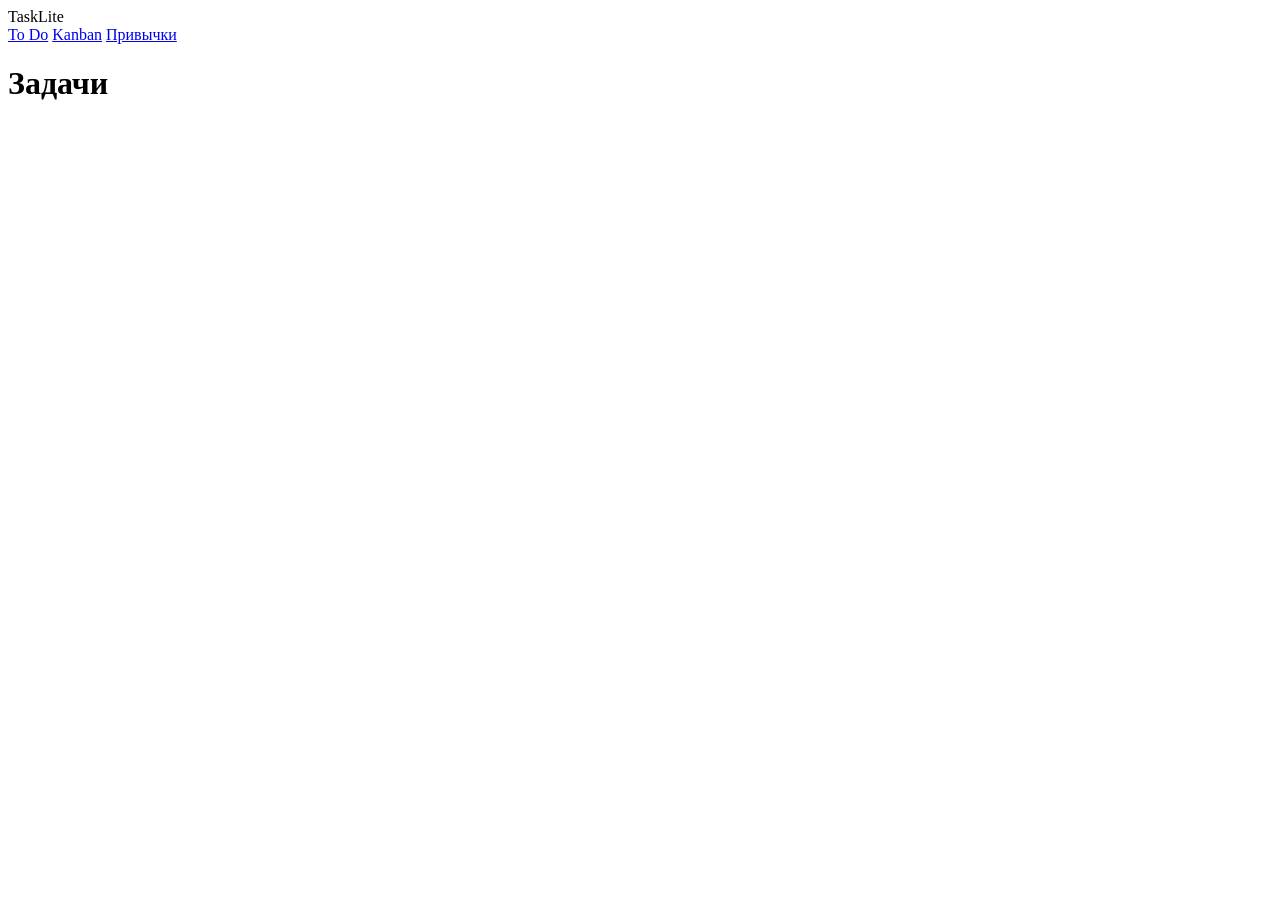
==== index.html @ bbf5ee40 "feat: init project with base structure" ====
<!doctype html>
<html lang="ru">
    <head>
        <meta charset="utf-8" />
        <meta name="viewport" content="width=device-width, initial-scale=1"/>
        <title>TaskLite — To Do</title>
        <link rel="stylesheet" href="css/style.css"/>
    </head>
    <body class="todo">
        <header class="header">
            <div class="container header__container">
                <div class="header__title">TaskLite</div>
                <nav class="tabs">
                    <a href="index.html" class="tab active">To Do</a>
                    <a href="kanban.html" class="tab">Kanban</a>
                    <a href="habits.html" class="tab">Привычки</a>
                </nav>
            </div>
        </header>
        <main class="container">
            <h1 class="page-title">Задачи</h1>
        </main>
    </body>
</html>
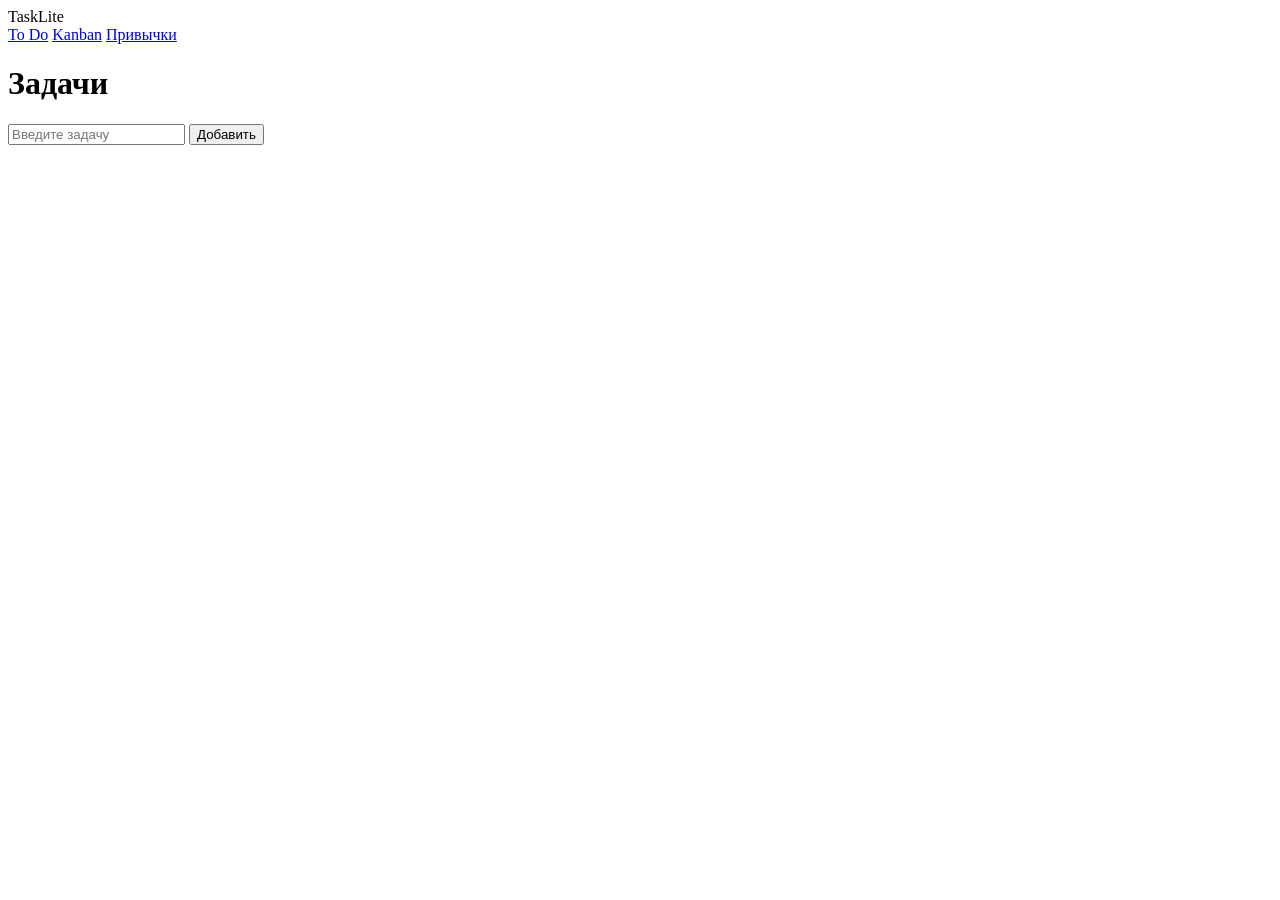
==== commit d6fca96f: "feat(todo): добавить форму добавления задачи" ====
--- a/index.html
+++ b/index.html
@@ -19,6 +19,10 @@
         </header>
         <main class="container">
             <h1 class="page-title">Задачи</h1>
+            <div class="form-add">
+                <input class="form-add__input" type="text" placeholder="Введите задачу" />
+                <button class="form-add__button" type="button">Добавить</button>
+            </div>
         </main>
     </body>
 </html>
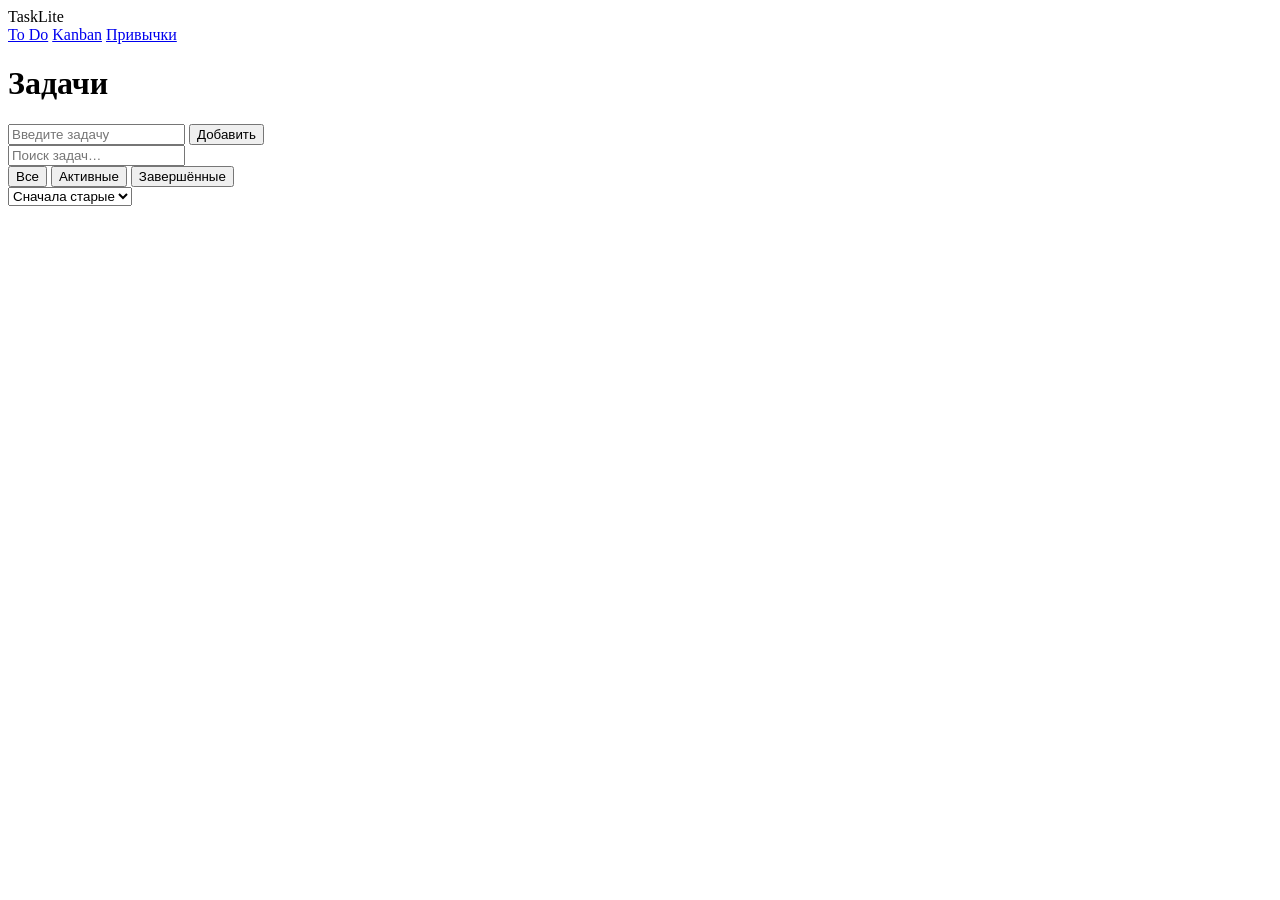
==== commit 327ee686: "feat(todo): добавить панель поиска/фильтров/сортировки" ====
--- a/index.html
+++ b/index.html
@@ -22,6 +22,18 @@
             <div class="form-add">
                 <input class="form-add__input" type="text" placeholder="Введите задачу" />
                 <button class="form-add__button" type="button">Добавить</button>
+                <div class="toolbar">
+                    <input class="toolbar__search" type="text" placeholder="Поиск задач…" />
+                    <div class="tabs toolbar__tabs">
+                        <button class="tabs__item tabs__item--active" type="button">Все</button>
+                        <button class="tabs__item" type="button">Активные</button>
+                        <button class="tabs__item" type="button">Завершённые</button>
+                    </div>
+                    <select class="toolbar__sort">
+                        <option selected>Сначала старые</option>
+                        <option>Сначала новые</option>
+                    </select>
+                </div>
             </div>
         </main>
     </body>
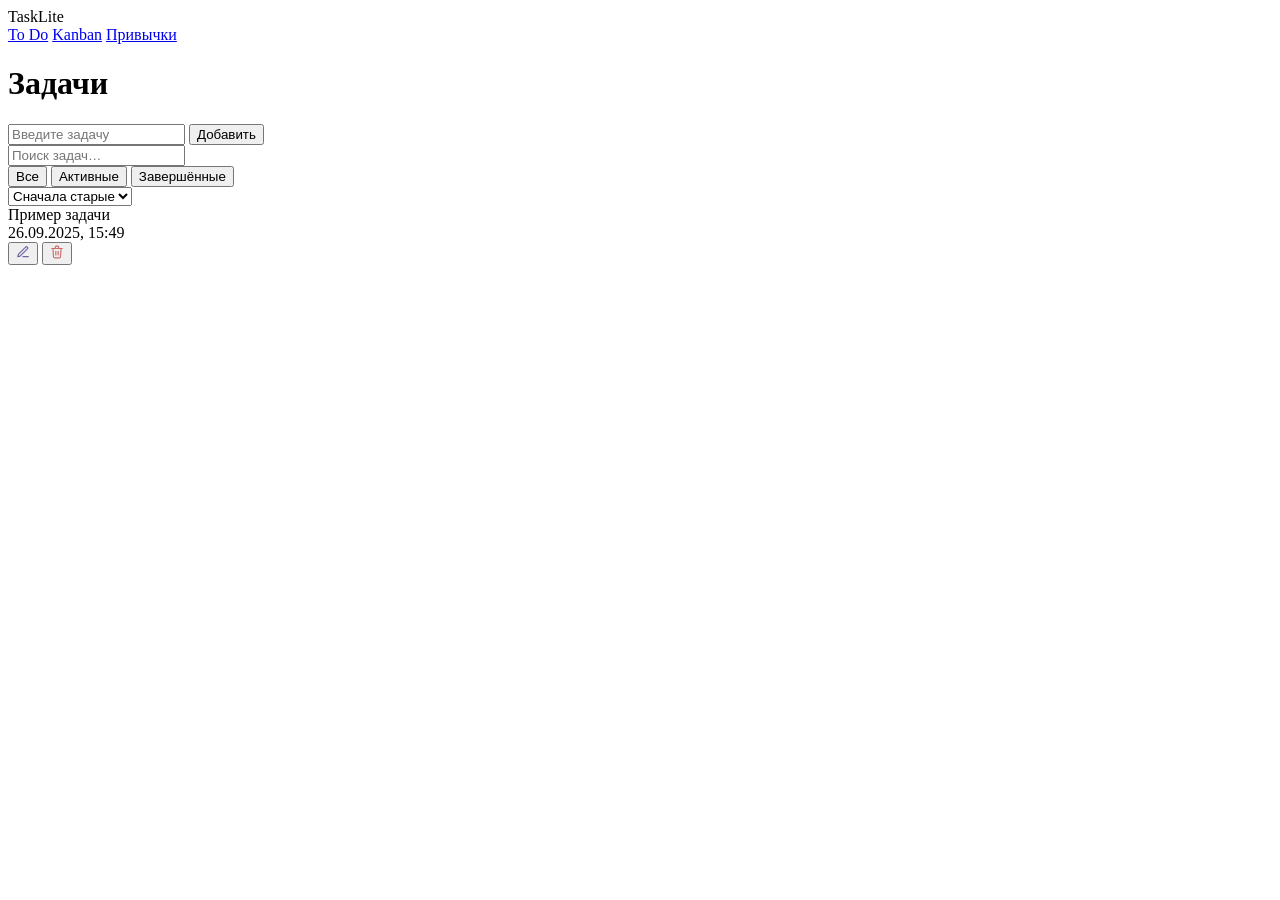
==== commit b9abe786: "feat(todo): добавить шаблон карточки задачи" ====
--- a/index.html
+++ b/index.html
@@ -35,6 +35,20 @@
                     </select>
                 </div>
             </div>
+            <div class="task">
+                <div class="task__content">
+                    <div class="task__title">Пример задачи</div>
+                    <div class="task__meta">26.09.2025, 15:49</div>
+                </div>
+                <div class="task__actions">
+                    <button class="task__action task__action--edit">
+                        <svg class="task__icon" viewBox="0 0 24 24" width="14" height="14" fill="none" stroke="#6f64a3" stroke-width="2" stroke-linecap="round" stroke-linejoin="round"><path d="M12 20h9" /><path d="M16.5 3.5a2.121 2.121 0 0 1 3 3L7 19l-4 1 1-4L16.5 3.5z" /></svg>
+                    </button>
+                    <button class="task__action task__action--delete">
+                        <svg class="task__icon" viewBox="0 0 24 24" width="14" height="14" fill="none" stroke="#cb6e6e" stroke-width="2" stroke-linecap="round" stroke-linejoin="round"><polyline points="3 6 5 6 21 6" /><path d="M19 6l-1 14a2 2 0 0 1-2 2H8a2 2 0 0 1-2-2L5 6" /><path d="M10 11v6" /><path d="M14 11v6" /><path d="M9 6V4a2 2 0 0 1 2-2h2a2 2 0 0 1 2 2v2" /></svg>
+                    </button>
+                </div>
+            </div>
         </main>
     </body>
 </html>
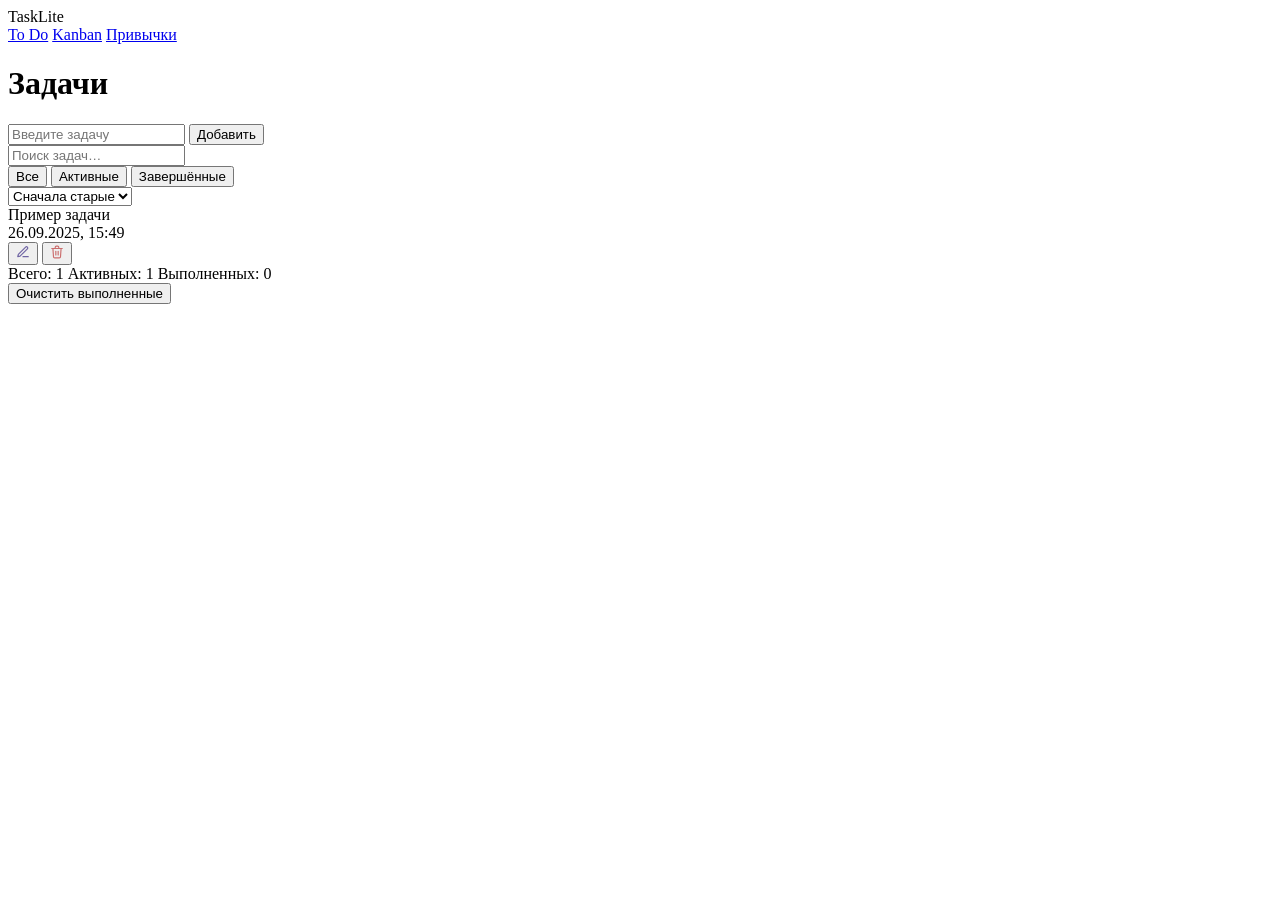
==== commit 4eab7dfe: "feat(todo): добавить нижнюю панель со счётчиками и очисткой" ====
--- a/index.html
+++ b/index.html
@@ -50,5 +50,19 @@
                 </div>
             </div>
         </main>
+        <footer class="footer">
+            <div class="footer__container">
+                <div class="footer-controls">
+                    <div class="footer-controls__counters">
+                        <span>Всего: 1</span>
+                        <span>Активных: 1</span>
+                        <span>Выполненных: 0</span>
+                    </div>
+                    <button class="button button--clear footer-controls__clear" type="button">
+                        Очистить выполненные
+                    </button>
+                </div>
+            </div>
+        </footer>
     </body>
-</html>
+</html>
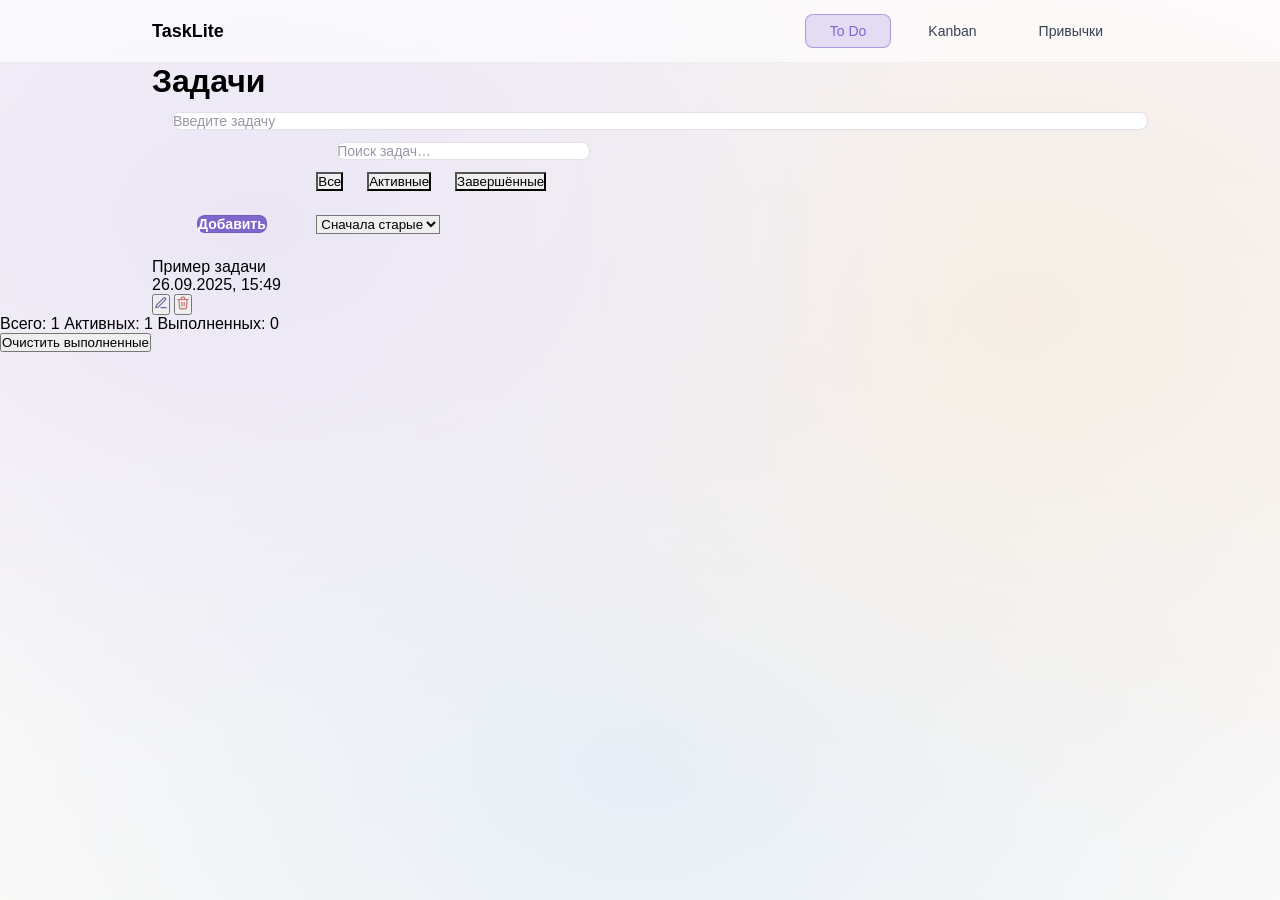
==== commit 0dd2d36a: "feat(js): условия и логические проверки для задач" ====
--- a/index.html
+++ b/index.html
@@ -64,5 +64,6 @@
                 </div>
             </div>
         </footer>
+        <script src="js/task.js"></script>
     </body>
 </html>
--- a/css/style.css
+++ b/css/style.css
@@ -0,0 +1,120 @@
+/* ===== Сброс стилей ===== */
+* {
+    box-sizing: border-box;
+    margin: 0;
+    padding: 0;
+}
+ul,
+ol {
+    list-style: none;
+}
+a {
+    text-decoration: none;
+    color: inherit;
+}
+img {
+    max-width: 100%;
+    height: auto;
+    display: block;
+}
+
+/* ===== БАЗА: контейнеры, типографика ===== */
+* { box-sizing: border-box; }
+html, body {
+  margin: 0;
+  font-family: "Inter", sans-serif;
+  height: 100%;
+}
+.container {
+  max-width: 1024px;
+  margin: 0 auto;
+  padding: 0 24px;
+}
+
+.form-add * {
+    display: inline-block;
+    background-position: center;
+    margin-bottom: 12px;
+    margin-right: 12px;
+}
+
+.form-add input {
+    width: 100%;
+    margin-right: 20px;
+    margin-left: 20px;
+    margin-bottom: 12px;
+    font-size: 14px;
+    border: 1px solid rgba(30, 10, 60, 0.12);
+    border-radius: 8px;
+    background-color: white;
+    -webkit-text-fill-color: #9b96a6;
+}
+.form-add .form-add__input {
+    margin-top: 12px;
+}
+
+.form-add .form-add__button {
+    margin-left: 45px;
+    margin-right: 45px;
+    font-size: 14px;
+    border: 1px solid rgba(30, 10, 60, 0.12);
+    border-radius: 8px;
+    font-weight: 600;
+    background-color: #7e66cd;
+    -webkit-text-fill-color: white;
+    cursor: pointer;
+}
+
+/* Шапка */
+.header {
+  position: sticky;
+  top: 0;
+  z-index: 10;
+  border-bottom: 1px solid rgba(0, 0, 0, .05);
+  background: rgba(255, 255, 255, .65);
+}
+
+.header__container {
+  display: flex;
+  align-items: center;
+  justify-content: space-between;
+  padding-top: 14px;
+  padding-bottom: 14px;
+}
+
+.header__title {
+  font-size: 18px;
+  font-weight: 700;
+}
+
+.tabs {
+  display: flex;
+  gap: 12px;
+}
+
+.tab {
+  text-decoration: none;
+  background-color: transparent;
+  border: 1px solid transparent;
+  border-radius: 8px;
+  padding: 8px 24px;
+  font-size: 14px;
+  font-weight: 500;
+  color: #374151;
+  cursor: pointer;
+}
+
+.todo .tab.active {
+ background: #e3ddf4;
+ border: 1px solid rgba(126, 102, 205, 0.55);
+ color: #7e66cd;
+}
+
+.todo {
+  background:
+    radial-gradient(1200px 900px at 20% 25%, #ebe6f5 0%, transparent 60%),
+    radial-gradient(1200px 900px at 80% 35%, #f6eee4 0%, transparent 60%),
+    radial-gradient(1200px 900px at 50% 85%, #e6eef6 0%, transparent 60%),
+    linear-gradient(#f6f3f9, #fbfaf8);
+  background-attachment: fixed;
+}
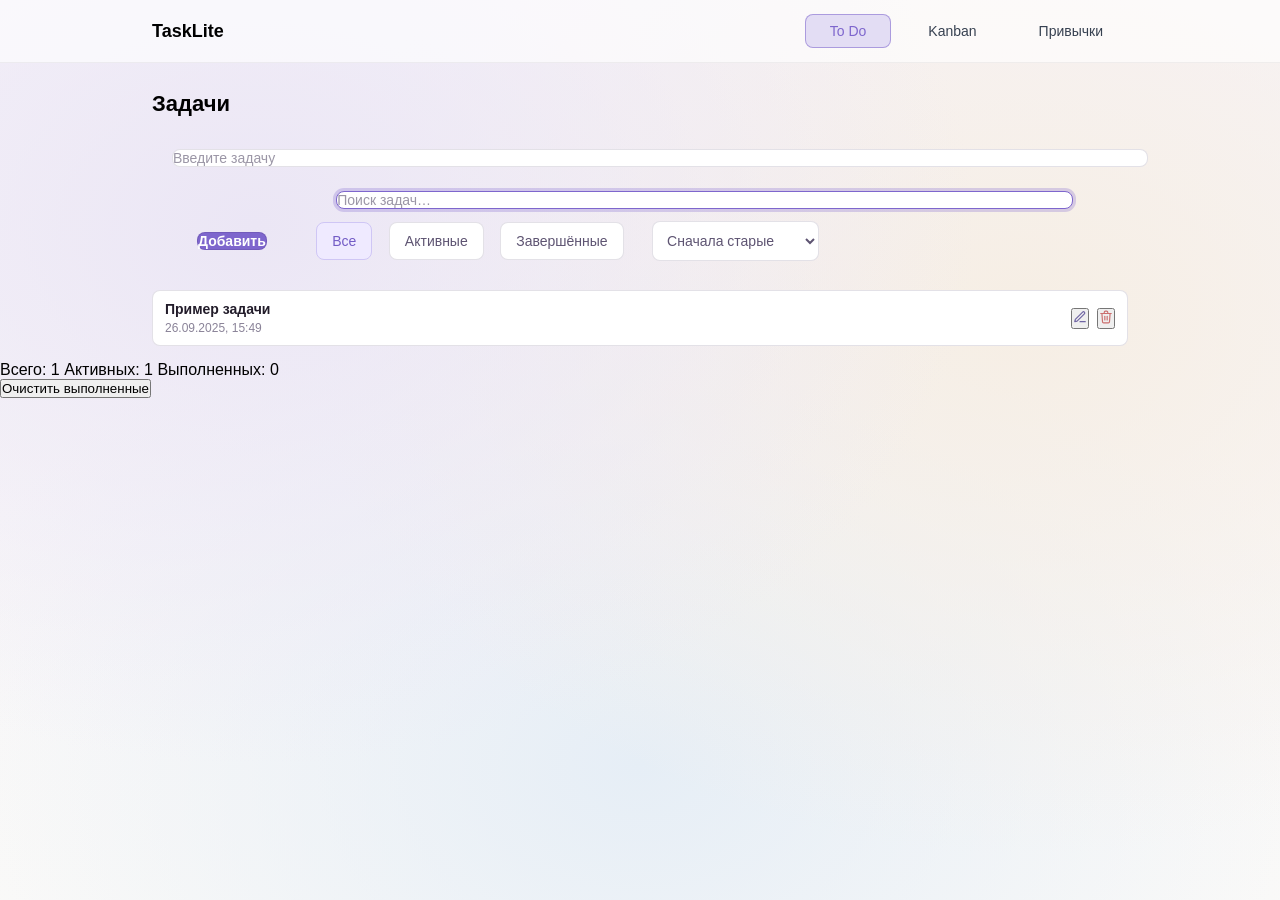
==== commit 96bc4f6d: "feat(todo): стилизация карточки задачи" ====
--- a/index.html
+++ b/index.html
@@ -23,7 +23,7 @@
                 <input class="form-add__input" type="text" placeholder="Введите задачу" />
                 <button class="form-add__button" type="button">Добавить</button>
                 <div class="toolbar">
-                    <input class="toolbar__search" type="text" placeholder="Поиск задач…" />
+                    <input class="toolbar__search input--focused" type="text" placeholder="Поиск задач…" />
                     <div class="tabs toolbar__tabs">
                         <button class="tabs__item tabs__item--active" type="button">Все</button>
                         <button class="tabs__item" type="button">Активные</button>
--- a/css/style.css
+++ b/css/style.css
@@ -31,15 +31,16 @@
   padding: 0 24px;
 }
 
-.form-add * {
+.form-add__input, .form-add__button {
     display: inline-block;
     background-position: center;
-    margin-bottom: 12px;
+    margin-bottom: 15px;
     margin-right: 12px;
 }
 
-.form-add input {
+.form-add__input {
     width: 100%;
+    margin-top: 12px;
     margin-right: 20px;
     margin-left: 20px;
     margin-bottom: 12px;
@@ -49,11 +50,10 @@
     background-color: white;
     -webkit-text-fill-color: #9b96a6;
 }
-.form-add .form-add__input {
-    margin-top: 12px;
-}
-
-.form-add .form-add__button {
+
+.form-add__button {
+  margin-top: 12px;
+  margin-bottom: 12px;
     margin-left: 45px;
     margin-right: 45px;
     font-size: 14px;
@@ -118,3 +118,114 @@
     linear-gradient(#f6f3f9, #fbfaf8);
   background-attachment: fixed;
 }
+
+.page-title {
+    font-size: 22px;
+    font-weight: 600;
+    margin: 28px 0 20px;
+}
+
+.tabs__item {
+    padding: 10px 15px;
+    border: 1px solid rgba(30, 10, 60, 0.12);
+    border-radius: 8px;
+    font-size: 14px;
+    font-weight: 500;
+    background: #fff;
+    color: #5e5472;
+    cursor: pointer;
+    transition: background .2s, color .2s, border-color .2s;
+}
+
+.tabs__item:hover {
+    background: #f6f4ff;
+    border-color: rgba(30, 10, 60, 0.2);
+    color: #735cc6;
+}
+
+.tabs__item:active {
+    background: #e9e5f9;
+    border-color: #735cc6;
+    color: #5d47aa;
+}
+
+.tabs__item--active {
+    background: #efeaff;
+    border-color: #cfc6f5;
+    color: #735cc6;
+}
+
+.toolbar__sort {
+  padding: 10px 28px 10px 10px;
+  font-size: 14px;
+  border: 1px solid rgba(30, 10, 60, 0.12);
+  border-radius: 8px;
+  background: #fff;
+  font-weight: 500;
+  color: #5e5472;
+}
+
+.toolbar {
+    display: inline-block;
+    background-position: center;
+}
+
+.toolbar * {
+  display: inline-block;
+  background-position: center;
+  margin-right: 12px;
+  margin-bottom: 15px;
+}
+
+.toolbar__search {
+    width: 100%;
+    margin-top: 12px;
+    margin-right: 20px;
+    margin-left: 20px;
+    margin-bottom: 12px;
+    font-size: 14px;
+    border: 1px solid rgba(30, 10, 60, 0.12);
+    border-radius: 8px;
+    background-color: white;
+    -webkit-text-fill-color: #9b96a6;
+}
+
+.input--cursored {
+  border: 1px solid rgba(30, 10, 60, 0.2);
+}
+
+.input--focused {
+  border: 0px;
+  border: 1px solid #7e66cd;
+  box-shadow: 0 0 0 3px rgba(126, 102, 205, 0.28);
+}
+
+.task {
+  padding: 10px 12px;
+  border: 1px solid rgba(30, 10, 60, 0.12);
+  border-radius: 8px;
+  background: #fff;
+  margin-bottom: 15px;
+  display: flex;
+  align-items: center;
+  justify-content: space-between;
+  gap: 8px;
+}
+
+.task__title {
+  font-size: 14px;
+  font-weight: 700;
+  margin-bottom: 4px;
+  color: #221c2a;
+}
+
+.task__meta {
+  font-size: 12px;
+  color: #8a8398;
+}
+
+.task__actions {
+  display: flex;
+  align-items: center;
+  gap: 8px;
+}
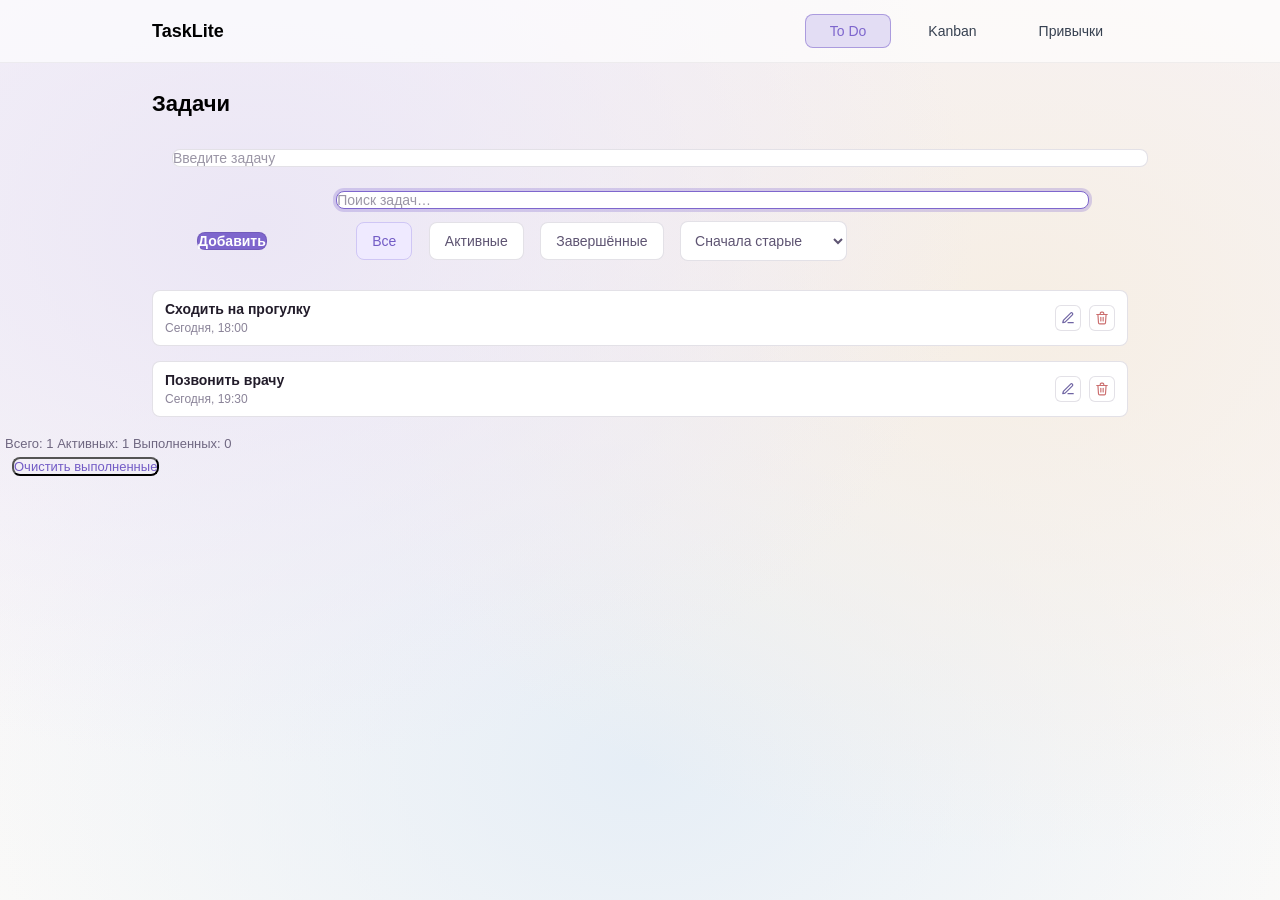
==== commit ca94e5db: "feat: added function for editing tasks" ====
--- a/index.html
+++ b/index.html
@@ -35,20 +35,7 @@
                     </select>
                 </div>
             </div>
-            <div class="task">
-                <div class="task__content">
-                    <div class="task__title">Пример задачи</div>
-                    <div class="task__meta">26.09.2025, 15:49</div>
-                </div>
-                <div class="task__actions">
-                    <button class="task__action task__action--edit">
-                        <svg class="task__icon" viewBox="0 0 24 24" width="14" height="14" fill="none" stroke="#6f64a3" stroke-width="2" stroke-linecap="round" stroke-linejoin="round"><path d="M12 20h9" /><path d="M16.5 3.5a2.121 2.121 0 0 1 3 3L7 19l-4 1 1-4L16.5 3.5z" /></svg>
-                    </button>
-                    <button class="task__action task__action--delete">
-                        <svg class="task__icon" viewBox="0 0 24 24" width="14" height="14" fill="none" stroke="#cb6e6e" stroke-width="2" stroke-linecap="round" stroke-linejoin="round"><polyline points="3 6 5 6 21 6" /><path d="M19 6l-1 14a2 2 0 0 1-2 2H8a2 2 0 0 1-2-2L5 6" /><path d="M10 11v6" /><path d="M14 11v6" /><path d="M9 6V4a2 2 0 0 1 2-2h2a2 2 0 0 1 2 2v2" /></svg>
-                    </button>
-                </div>
-            </div>
+            <div class="tasks"></div>
         </main>
         <footer class="footer">
             <div class="footer__container">
@@ -64,6 +51,6 @@
                 </div>
             </div>
         </footer>
-        <script src="js/task.js"></script>
+        <script src="task.js"></script>
     </body>
 </html>
--- a/css/style.css
+++ b/css/style.css
@@ -173,8 +173,18 @@
 .toolbar * {
   display: inline-block;
   background-position: center;
+  max-inline-size: 100%;
+  margin-right: 0px;
+  margin-left: 0px;
+  margin-bottom: 15px;
+}
+
+.toolbar__tabs {
+  margin-left: 40px;
+}
+ 
+.tabs__item {
   margin-right: 12px;
-  margin-bottom: 15px;
 }
 
 .toolbar__search {
@@ -229,3 +239,80 @@
   align-items: center;
   gap: 8px;
 }
+
+.task__action {
+  width: 26px;
+  height: 26px;
+  border: 1px solid rgba(30, 10, 60, 0.12);
+  border-radius: 6px;
+  background: #fff;
+  display: flex;
+  align-items: center;
+  justify-content: center;
+  cursor: pointer;
+}
+
+.task__action:hover {
+  background: #f6f4ff;
+  border-color: rgba(30, 10, 60, 0.2);
+  box-shadow: 0 6px 12px rgba(126, 102, 205, 0.18);
+}
+
+.task__action:focus-visible {
+  outline: none;
+  box-shadow: 0 0 0 3px rgba(126, 102, 205, 0.22);
+}
+
+.task__action:active {
+  transform: translateY(1px);
+}
+
+.task__icon {
+  width: 14px;
+  height: 14px;
+  display: block;
+}
+
+.footer-controls {
+  display: inline-block;
+  position: center;
+  margin-top: 4px;
+}
+
+.footer-controls__counters {
+  font-size: 13px;
+  color: #6f6781;
+  margin-left: 5px;
+}
+
+.button--clear {
+  margin-top: 6px;
+  margin-right: 6px;
+  margin-left: 12px;
+  margin-bottom: 12px;
+  font-size: 13px;
+  background-color: rgba(0, 0, 0, 0);
+  border-radius: 8px;
+  position: left;
+  cursor: pointer;
+  -webkit-text-fill-color: #735cc6;
+  /*ДЗ: 11, плавный переход, рамка пунктирная*/
+}
+
+.button--hover {
+  background-color: #f6f4ff;
+  border-color: #735cc6;
+}
+
+.button--active {
+  background-color: #e9e5f9;
+  border-color: #5d47aa;
+  -webkit-text-fill-color: #5d47aa;
+}
+
+.button--disabled {
+  -webkit-text-fill-color: #8e8b99;
+  border-color: #c8c5cf;
+  background-color: #f1f1f3;
+  cursor: not-allowed;
+}
